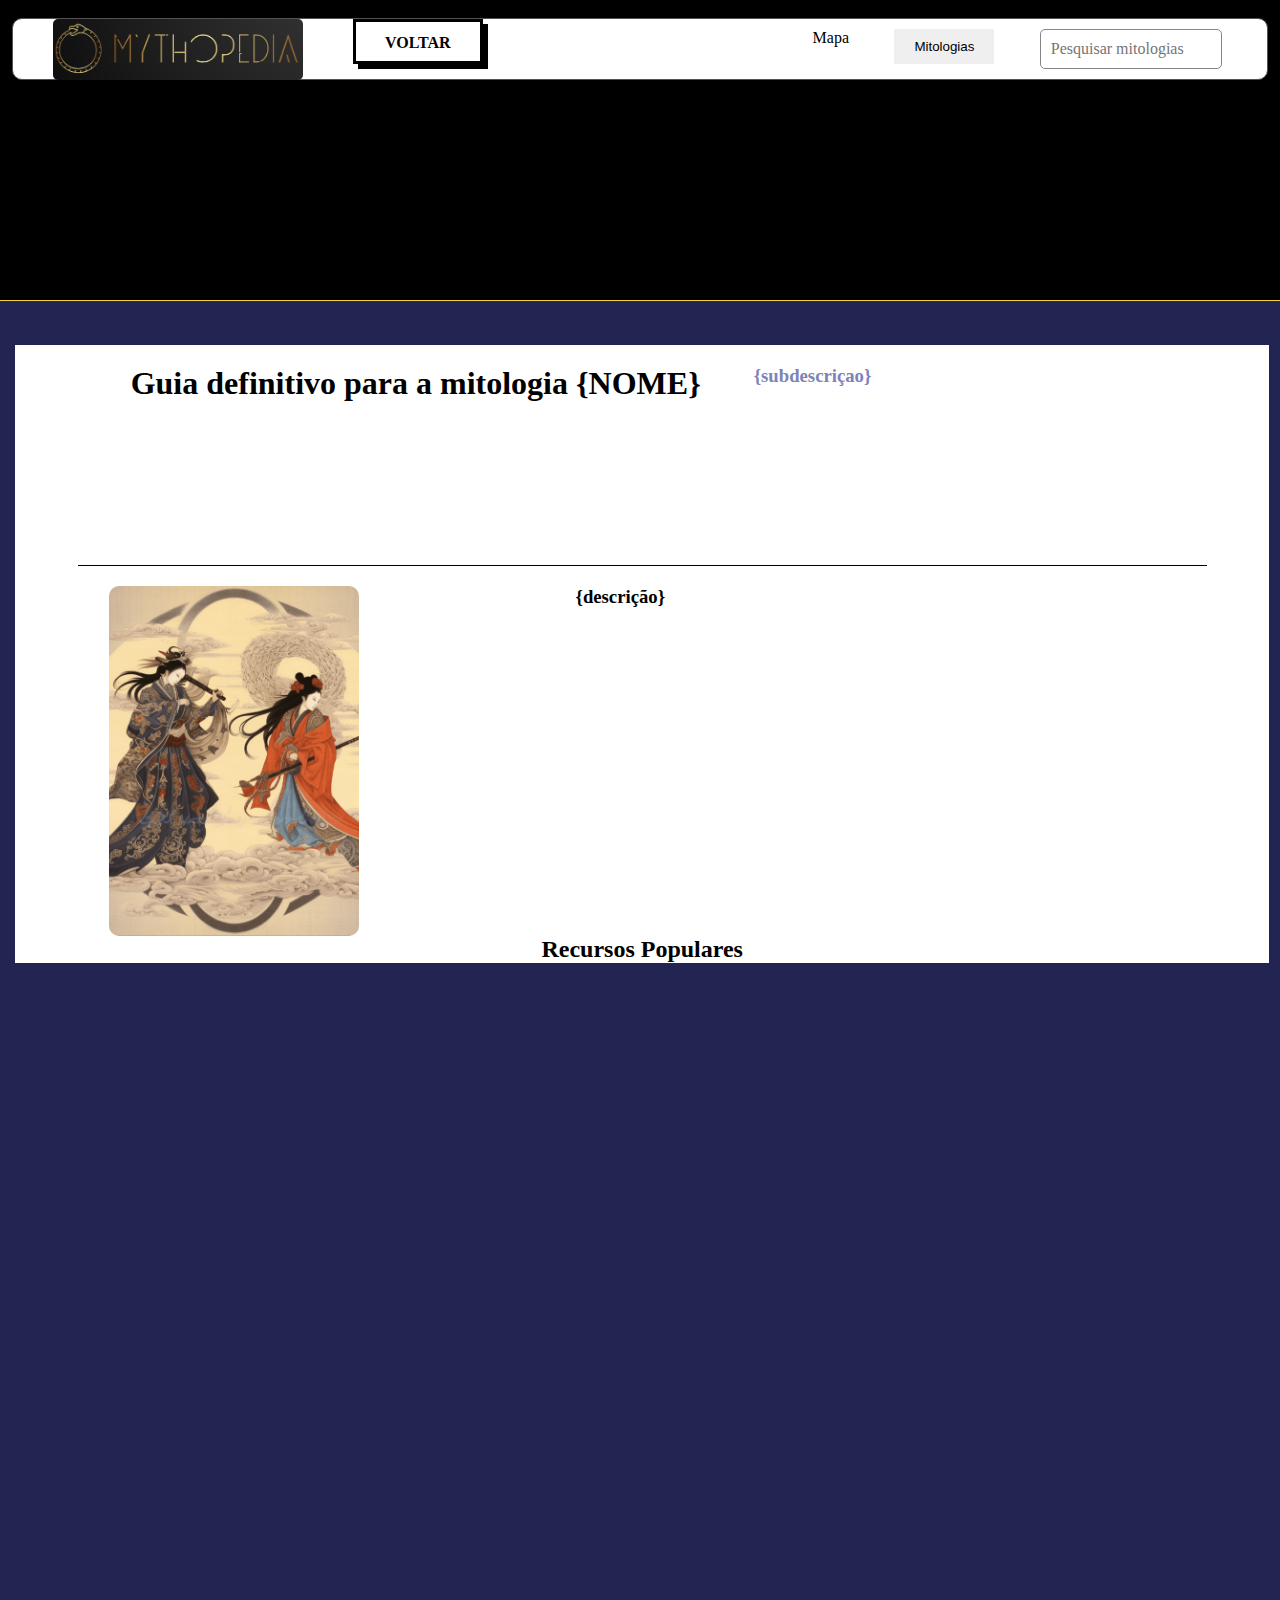
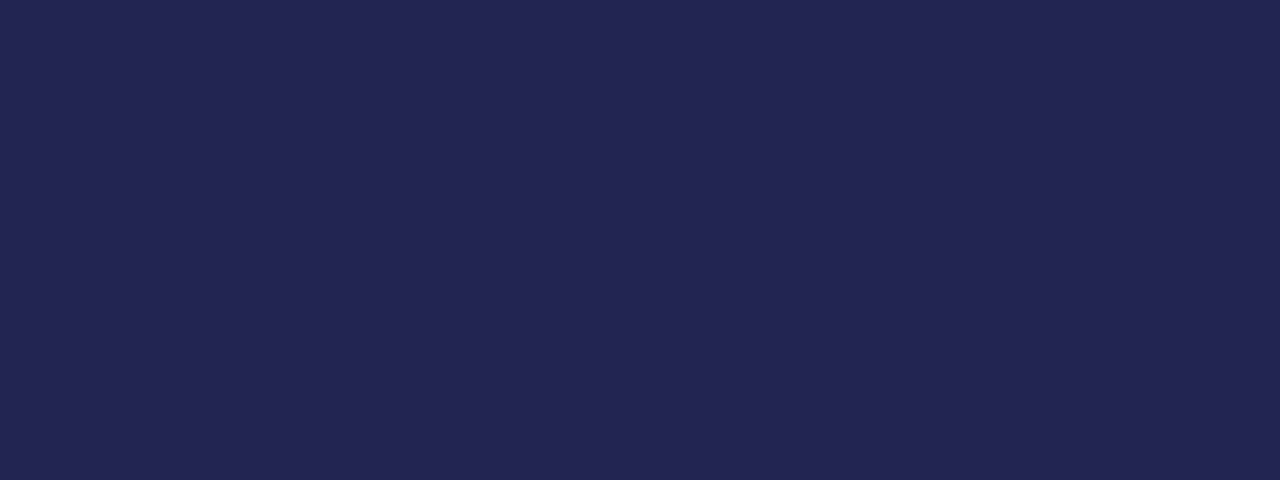
==== pg-mitologias.html @ f9808086 "Arrumando a rota de historias" ====
<!DOCTYPE html>
<html lang="pt-br">

<head>
    <meta charset="UTF-8">
    <meta name="viewport" content="width=device-width, initial-scale=1.0">
    <link rel="stylesheet" href="css/style.css">
    <title>Mitologias</title>
</head>

<body>
    <br>

    <!--Header-->
    <header class="all-pg-header" style="z-index: 1000;">
        <!--imagen-->
        <div style="width:500px;display: flex;flex-direction: row;justify-content: space-around;">
            <img class="logotype" src="images/logo-site.png" alt="" style="width: 250px; border-radius: 5px;left: 10px;">
        <a class="brutalist-card__button brutalist-card__button--mark" href="index.html">Voltar</a>
        </div>
        
        <!-- inputs/botões -->
        <div class="inputs">
            <a href="" style="text-decoration: none;color: #000;">Mapa</a>
            <div class="dropdown">
                <button class="dropbtn">Mitologias</button>
                <div class="dropdown-content">
                    <div class="box-container">
                        <div class="box">
                            Mitologia 1
                        </div>
                        <div class="box">
                            Mitologia 2
                        </div>
                        <div class="box">
                            Mitologia 3
                        </div>
                        <div class="box">
                            Mitologia 4
                        </div>
                        <div class="box">
                            Mitologia 5
                        </div>
                    </div>
                </div>
            </div>
            <input class="search" required="" type="email" placeholder="Pesquisar mitologias" />
        </div>



    </header>
    <!--Section de background (TEM QUE FICAR NO FUNDO(ATRAZ DE TUDO))-->
    <section class="bg-img" id="bg-img" >
    </section>
    <main>
        <!--Caixa azul de background-->
        <section class="bg-text">
            <!--caixa branca interna-->
            <div class="internal-box" id="internal-box">
                <!--header da caixa branca-->
                <div class="in-header-box" id="inside-header-box">
                    <div class="wellcome">
                        <h1 id="mitoname">
                            Guia definitivo para a mitologia {NOME}
                        </h1>
                    </div>

                    <div class="sub-desc" id="sub-desc">
                        <h3>{subdescriçao}</h3>
                    </div>

                </div>

                <!--meio da caixa branca-->
                <div class="in-main">
                    <!--imagen da mitologia-->
                    <div class="img-in-main"
                        style="background-image: url(images/mito_japa.png);background-position: center;background-size: cover;">

                    </div>

                    <!--texto da mitologia-->
                    <div class="in-text" id="inside-text">
                        <h3>{descrição}</h3>
                    </div>

                    
                </div>
                <!--footer da caixa branca-->
                <div class="in-footer">
                    <h2>Recursos Populares</h2>
                    <div class="popular-resources-box" id="popular-resources-box">
                        <div class="popular-resources-box" id="story-list">
                            <!-- Histórias serão preenchidas aqui -->
                        </div>
                        
                    </div>
                </div>
                
                

            </div>
        </section>
    </main>
</body>
<script src="js/script-mitology.js">
</script>
</html>
---- css/style.css ----
* {
    padding: 0;
    margin: 0;
}
body {
    display: flex;
    flex-direction: column;
    justify-content: center;
    align-items: center;
}
/*!!!!!!!!!!!!!!!!!!!!!!!!!!!!!!!Parte da pagina de mitologia!!!!!!!!!!!!!!!!!!!!!!!!!!!*/
.all-pg-header {
    display: flex;
    flex-direction: row;
    justify-content: space-between;
    align-items: center;
    width: 98%;
    height: 60px;
    border: 1px solid #525252;
    background-color: #fff;
    border-radius: 10px;
    z-index: 999;

}
.input-button-box {
    display: flex;
    flex-direction:row;
}

/*logotype*/
.logotype {
    position: relative;
    left: 100px;
}
/*dropdown*/
.dropdown {
    position: relative;
    display: inline-block;
}

.dropbtn {
    padding: 10px 20px;
    border: none;
    cursor: pointer;
}

.dropdown-content {
    display: none;
    position: absolute;
    background-color: white;
    min-width: 200px;
    box-shadow: 0px 8px 16px 0px rgba(0,0,0,0.2);
    z-index: 1;
}

.dropdown:hover .dropdown-content {
    display: block;
}

.box-container {
    display: flex;
    flex-direction: row;
    padding: 10px;
}

.box {
    background-color: #f1f1f1;
    margin: 5px;
    padding: 10px;
    border: 1px solid #ccc;
    flex: 1 1 calc(33.333% - 10px); /* 3 boxes in a row */
    box-sizing: border-box;
}

/*Input*/
.search {
    padding: 10px;
    border: 1px solid #868686;
    border-radius: 5px;
    font-size: 16px;
    font-family: inherit;
    transition: transform 0.3s;
    width:160px ; /*calc(100% - 26px) Adjust for padding and border */
}
  
.search:focus {
    outline: none;
    transform: scale(1.05);
    background-color: #000;
    color: #ffffff;
}
.inputs {
    display: flex;
    flex-direction: row;
    width: 500px;
    justify-content: space-evenly;
}
/*bg image*/
.bg-img {
    width: 100%;
    height: 300px;
    background-color: #000;
    background-repeat: no-repeat;
    background-size: cover;
    position:absolute;
    top: 0px;
    border: 1px solid #f0d435;
    border-top: none;
    border-left: none;
    border-right: none;
    z-index: 2;
}

  
  
 
 
  
  .brutalist-card__button {
    display: block;
    width: 100%;
    padding: 0.75rem;
    text-align: center;
    font-size: 1rem;
    font-weight: 700;
    text-transform: uppercase;
    border: 3px solid #000;
    background-color: #fff;
    color: #000;
    position: relative;
    transition: all 0.2s ease;
    box-shadow: 5px 5px 0 #000;
    overflow: hidden;
    text-decoration: none;
    margin-bottom: 1rem;
  }
  
  

  
  .brutalist-card__button:hover {
    transform: translate(-2px, -2px);
    box-shadow: 7px 7px 0 #000;
  }
  .brutalist-card__button--mark{
    width: 100px;
    height: 15px;
  }
  .brutalist-card__button--mark:hover {
    background-color: #000000;
    border-color: #1d1d1d;
    color: #fff;
    box-shadow: 7px 7px 0 #000000;
  }
  

  
  .brutalist-card__button:active {
    transform: translate(5px, 5px);
    box-shadow: none;
  }
  
/*MAIN*/
main {
    width: 100%;
    height: 200vh;
    background-color: #222452;
    position: relative;
    top: 200px;
    z-index: 1;
    justify-content: center;
    align-items: center;
}
.internal-box {
    display: flex;
    flex-direction: column;
    position: relative;
    top: 50px;
    margin: 15px;
    background-color: #fff;
    width: 98%;
    height: auto;
    align-items: center;
}
.in-header-box {
    display: flex;
    margin: 20px;
    width: 90%;
    justify-content: space-evenly;
    border: 1px solid #000;
    border-left: none;
    border-right: none;
    border-top: none;
}

.sub-desc {
    width: 400px;
    height: 200px;
    color: #7D83B9;
}
.wellcome {
    height: 100%;
    display: flex;
    justify-content: center;
    align-items: center;
}
.img-in-main {
    width: 250px;
    height: 350px;
    border-radius: 10px;
}
.in-main {
    display: flex;
    flex-direction: row;
    position:relative;
    top: 10%;
    width: 1500px;
    justify-content: space-evenly;

}
.in-text {
    width: 600px;
}
.in-footer {
    display: flex;
    position: relative;
    top: 15%;
}
#mitoname{
    font-family: var(--font-title);
}



































/*//////////////////////////////////////////////////PARTE DO MAPA////////////////////////////////////////////////////*/
.map-bg {
    width: 100%;
    height: 100%;
    background-image: url(../images/wholeword.png);
    background-size: cover;
    background-repeat: no-repeat;
    z-index: 1000;
    position: fixed;
}
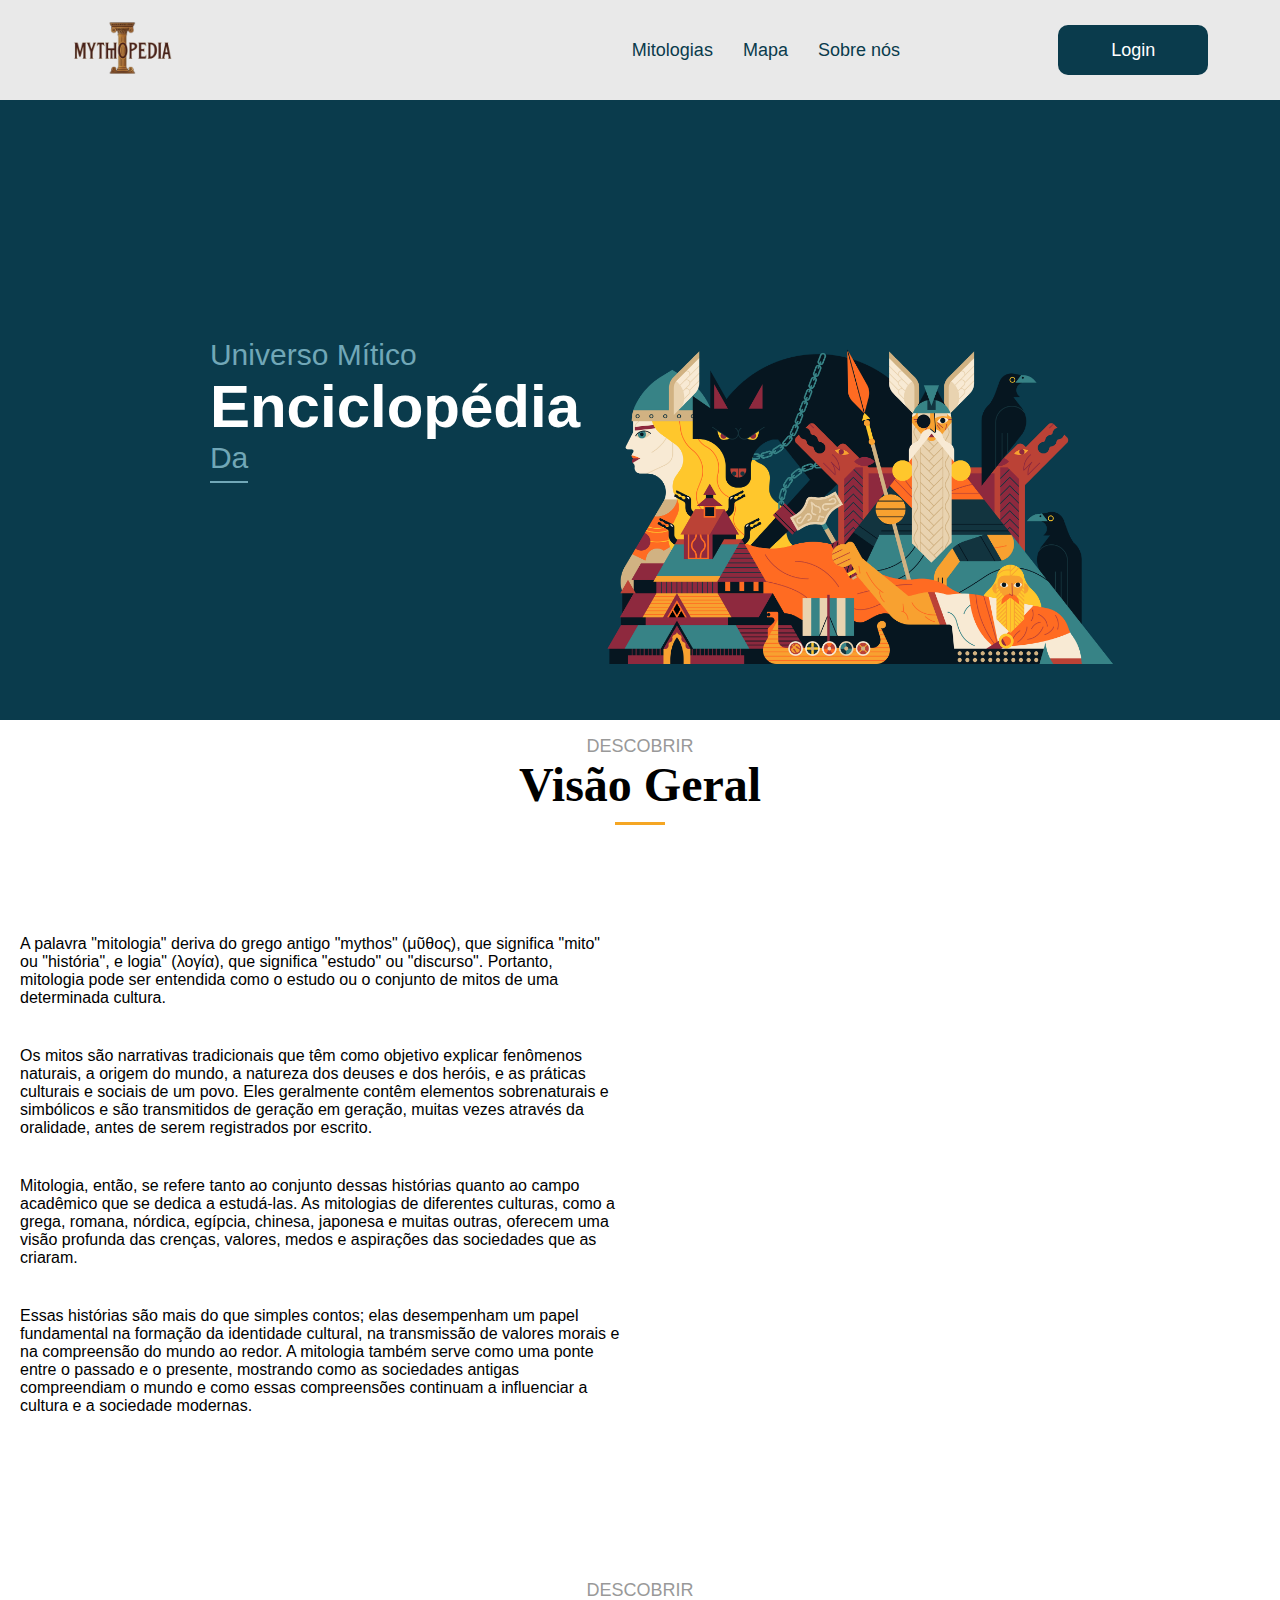
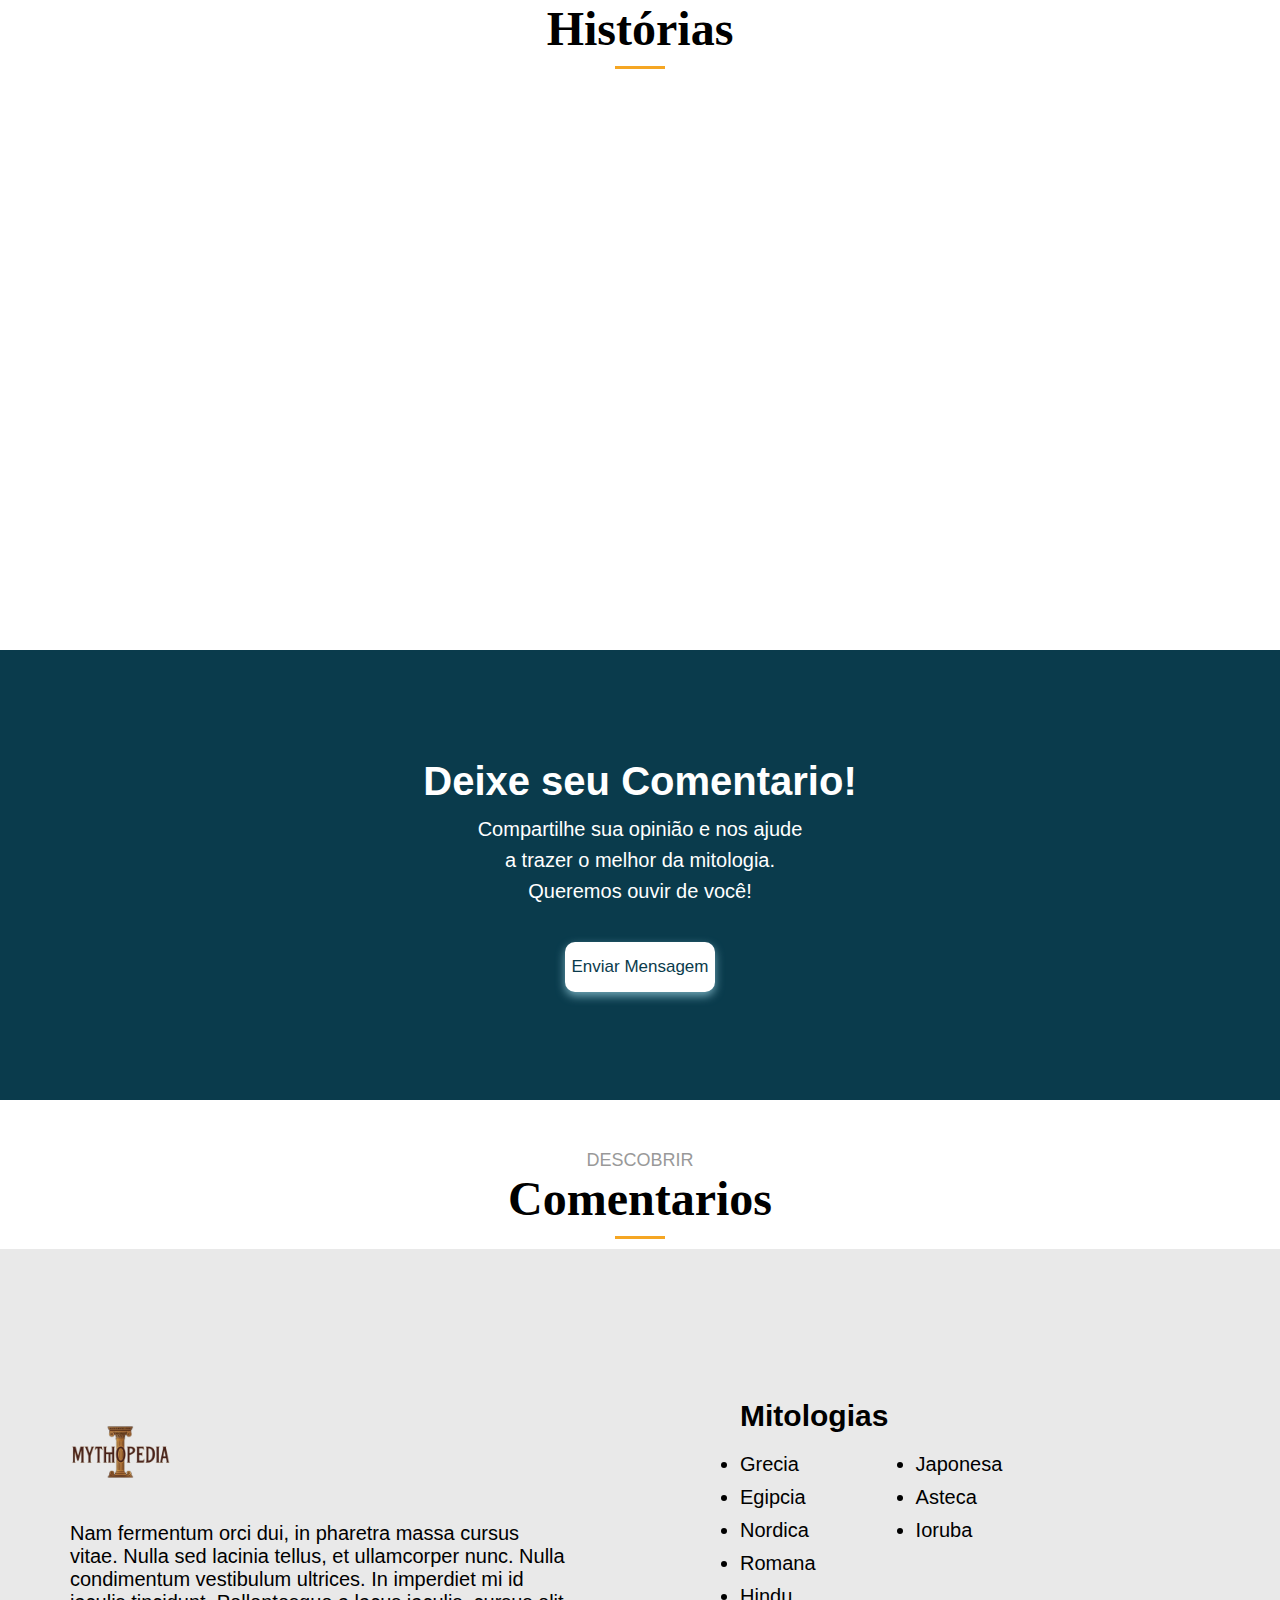
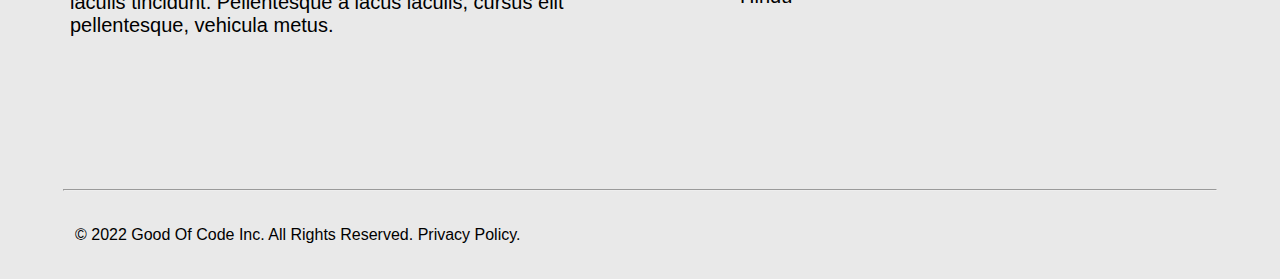
==== commit ed6314ad: "melhora do design" ====
--- a/pg-mitologias.html
+++ b/pg-mitologias.html
@@ -4,106 +4,186 @@
 <head>
     <meta charset="UTF-8">
     <meta name="viewport" content="width=device-width, initial-scale=1.0">
-    <link rel="stylesheet" href="css/style.css">
-    <title>Mitologias</title>
+    <title>Sobre Deues</title>
+    <link rel="stylesheet" href="css/ajeitado.css">
 </head>
 
 <body>
-    <br>
+    <header class="navbar">
+        <div class="logo">
+            <img src="./images/logo1010100.png" alt="">
+        </div>
+        <nav>
+            <ul>
+                <li> <a href="./index.html">Mitologias </a></li>
+                <li> <a href="./world.html">Mapa </a></li>
+                <li> <a href="">Sobre nós </a></li>
+            </ul>
+        </nav>
+        <div>
+            <a href="./login.html"><button>Login</button></a>
+        </div>
+    </header>
+    <section class="banner-deus">
+        <div class="text">
+            <div class="cx">
+                <p>Universo Mítico</p>
+                <h1>Enciclopédia</h1>
+                <div class="sobre">
+                    <p class="efeito">Da</p>
+                    <h2 id="nome-mito"></h2>
+                </div>
+            </div>
+        </div>
+        <div class="mitologia_foto" id="img-in-main">
+            <img src="./images/imagem (1).png" alt="Foto Deus">
+        </div>
+    </section>
+    <section class="deus_sobre">
+        <div class="header">
+            <p>
+                DESCOBRIR
+            </p>
+            <h1>
+                Visão Geral
+            </h1>
+            <div class="underline">
+            </div>
 
-    <!--Header-->
-    <header class="all-pg-header" style="z-index: 1000;">
-        <!--imagen-->
-        <div style="width:500px;display: flex;flex-direction: row;justify-content: space-around;">
-            <img class="logotype" src="images/logo-site.png" alt="" style="width: 250px; border-radius: 5px;left: 10px;">
-        <a class="brutalist-card__button brutalist-card__button--mark" href="index.html">Voltar</a>
+        </div>
+
+        <section class="mito">
+            <div class="text_mito" id="inside-text">
+
+
+                <p>A palavra "mitologia" deriva do grego antigo "mythos" (μῦθος), que significa "mito" ou "história", e
+                    logia" (λογία), que significa "estudo" ou "discurso". Portanto, mitologia pode ser entendida como o
+                    estudo ou o conjunto de mitos de uma determinada cultura.</p>
+
+                <p>Os mitos são narrativas tradicionais que têm como objetivo explicar fenômenos naturais, a origem
+                    do mundo, a natureza dos deuses e dos heróis, e as práticas culturais e sociais de um povo. Eles
+                    geralmente contêm elementos sobrenaturais e simbólicos e são transmitidos de geração em
+                    geração, muitas vezes através da oralidade, antes de serem registrados por escrito.
+
+                </p>
+                <p>Mitologia, então, se refere tanto ao conjunto dessas histórias quanto ao campo acadêmico que se
+                    dedica a estudá-las. As mitologias de diferentes culturas, como a grega, romana, nórdica, egípcia,
+                    chinesa, japonesa e muitas outras, oferecem uma visão profunda das crenças, valores, medos e
+                    aspirações das sociedades que as criaram.</p>
+                <p>
+                    Essas histórias são mais do que simples contos; elas desempenham um papel fundamental na
+                    formação da identidade cultural, na transmissão de valores morais e na compreensão do mundo ao
+                    redor. A mitologia também serve como uma ponte entre o passado e o presente, mostrando como as
+                    sociedades antigas compreendiam o mundo e como essas compreensões continuam a influenciar a
+                    cultura e a sociedade modernas.
+                </p>
+            </div>
+
+            <div class="fotos_mito" id="bg-img">
+                
+            </div>
+        </section>
+    </section>
+
+
+    <section class="historia_deus">
+        <div class="header">
+            <p>DESCOBRIR</p>
+            <h1>Histórias</h1>
+            <div class="underline"></div>
+        </div>
+
+        <div class="carousel-container" id="story-list">
+            <button class="carousel-btn prev">‹</button>
+
+            
+
+            <button class="carousel-btn next">›</button>
+        </div>
+    </section>
+    <section class="comentario_deus">
+        <div class="ti">
+            <h4>Deixe seu Comentario!</h4>
+            <p>Compartilhe sua opinião e nos ajude</p>
+            <p>a trazer o melhor da mitologia.</p>
+            <p>Queremos ouvir de você!</p>
+            <button id="enviar-btn">Enviar Mensagem</button>
         </div>
         
-        <!-- inputs/botões -->
-        <div class="inputs">
-            <a href="" style="text-decoration: none;color: #000;">Mapa</a>
-            <div class="dropdown">
-                <button class="dropbtn">Mitologias</button>
-                <div class="dropdown-content">
-                    <div class="box-container">
-                        <div class="box">
-                            Mitologia 1
-                        </div>
-                        <div class="box">
-                            Mitologia 2
-                        </div>
-                        <div class="box">
-                            Mitologia 3
-                        </div>
-                        <div class="box">
-                            Mitologia 4
-                        </div>
-                        <div class="box">
-                            Mitologia 5
-                        </div>
+        <div class="form-container" style="display: none;">
+            <div class="subscribe">
+                <p>Comentario</p>
+                <input placeholder="mensagem" class="subscribe-input" name="email" type="email">
+                <br>
+                <div class="submit-btn">SUBMIT</div>
+            </div>
+        </div>
+    </section>
+    <section class="comentario_geral">
+        <div class="header">
+            <p>
+                DESCOBRIR
+            </p>
+            <h1>
+                Comentarios
+            </h1>
+            <div class="underline">
+            </div>
+        </div>
+
+        <section class="comen" id="comment-list">
+            
+
+            
+
+        </section>
+
+    </section>
+
+    <section class="rodape">
+        <div class="rodape_sobre">
+            <div class="text_rodape">
+                <img src="./images/logo1010100.png" alt="Logo">
+
+
+                <p> Nam fermentum orci dui, in pharetra massa cursus vitae. Nulla sed lacinia tellus, et ullamcorper
+                    nunc. Nulla condimentum vestibulum ultrices. In imperdiet mi id iaculis tincidunt. Pellentesque a
+                    lacus iaculis, cursus elit pellentesque, vehicula metus.</p>
+
+               
+            </div>
+            <div class="mito_rodape">
+
+                <h1>Mitologias</h1>
+
+                <div class="listas">
+                    <div class="lista">
+                        <li>Grecia</li>
+                        <li>Egipcia</li>
+                        <li>Nordica</li>
+                        <li>Romana</li>
+                        <li>Hindu</li>
+                    </div>
+                    <div class="lista">
+                        <li>Japonesa</li>
+                        <li>Asteca</li>
+                        <li>Ioruba</li>
                     </div>
                 </div>
             </div>
-            <input class="search" required="" type="email" placeholder="Pesquisar mitologias" />
         </div>
+        <hr>
+        <footer>
+            <p>© 2022 Good Of Code Inc. All Rights Reserved. Privacy Policy.</p>
+        </footer>
+    </section>
 
 
 
-    </header>
-    <!--Section de background (TEM QUE FICAR NO FUNDO(ATRAZ DE TUDO))-->
-    <section class="bg-img" id="bg-img" >
-    </section>
-    <main>
-        <!--Caixa azul de background-->
-        <section class="bg-text">
-            <!--caixa branca interna-->
-            <div class="internal-box" id="internal-box">
-                <!--header da caixa branca-->
-                <div class="in-header-box" id="inside-header-box">
-                    <div class="wellcome">
-                        <h1 id="mitoname">
-                            Guia definitivo para a mitologia {NOME}
-                        </h1>
-                    </div>
 
-                    <div class="sub-desc" id="sub-desc">
-                        <h3>{subdescriçao}</h3>
-                    </div>
 
-                </div>
+    <script src="js/script-mitology.js"></script>
 
-                <!--meio da caixa branca-->
-                <div class="in-main">
-                    <!--imagen da mitologia-->
-                    <div class="img-in-main"
-                        style="background-image: url(images/mito_japa.png);background-position: center;background-size: cover;">
+</body>
 
-                    </div>
-
-                    <!--texto da mitologia-->
-                    <div class="in-text" id="inside-text">
-                        <h3>{descrição}</h3>
-                    </div>
-
-                    
-                </div>
-                <!--footer da caixa branca-->
-                <div class="in-footer">
-                    <h2>Recursos Populares</h2>
-                    <div class="popular-resources-box" id="popular-resources-box">
-                        <div class="popular-resources-box" id="story-list">
-                            <!-- Histórias serão preenchidas aqui -->
-                        </div>
-                        
-                    </div>
-                </div>
-                
-                
-
-            </div>
-        </section>
-    </main>
-</body>
-<script src="js/script-mitology.js">
-</script>
 </html>--- a/css/ajeitado.css
+++ b/css/ajeitado.css
@@ -0,0 +1,1149 @@
+* {
+  padding: 0;
+  margin: 0;
+  font-family: Arial, Helvetica, sans-serif;
+}
+
+html,
+body {
+  width: 100%;
+  height: 100%;
+}
+
+.navbar {
+  width: 100%;
+  height: 100px;
+  display: flex;
+  justify-content: space-around;
+  align-items: center;
+  position: fixed;
+  z-index: 4000;
+  background-color: #e9e9e9;
+}
+
+.banner {
+  display: flex;
+  overflow: hidden;
+  height: 90vh;
+  background: #111;
+}
+
+.banner:hover img {
+  opacity: 0.5;
+}
+
+.banner img {
+  max-width: 250px;
+  vertical-align: middle;
+  border: 1px solid black;
+  box-sizing: border-box;
+  transition: opacity .2s;
+}
+
+.banner img:hover {
+  opacity: 1;
+}
+
+.banner .column {
+  animation: var(--animation, none) 16s infinite linear;
+}
+
+.banner .column:hover {
+  animation-play-state: paused;
+}
+
+.banner .column:nth-of-type(odd) {
+  align-self: flex-end;
+  --direction: 50%;
+}
+
+@keyframes slide {
+  to {
+      transform: translateY(var(--direction, -50%))
+  }
+}
+
+.navbar nav {
+  width: 600px;
+  display: flex;
+  justify-content: end;
+}
+
+.navbar nav ul {
+  display: flex;
+  list-style: none;
+}
+
+.navbar nav ul li {
+  margin: 15px;
+  font-size: 18px;
+}
+
+.navbar nav ul li a {
+  text-decoration: none;
+  color: #0A3B4C;
+  position: relative;
+  padding-bottom: 5px;
+  transition: color 0.3s ease;
+}
+
+.navbar nav ul li a::after {
+  content: "";
+  position: absolute;
+  left: 0;
+  bottom: 0;
+  width: 0;
+  height: 2px;
+  background-color: #0A3B4C;
+  transition: width 0.3s ease;
+}
+
+.navbar nav ul li:hover a {
+  color: #0A3B4C;
+}
+
+.navbar nav ul li:hover a::after {
+  width: 100%;
+}
+
+.navbar button {
+  width: 150px;
+  height: 50px;
+  border-radius: 10px;
+  font-size: 18px;
+  background-color: #0A3B4C;
+  color: white;
+  border: none;
+}
+
+.navbar button:hover {
+  background-color: #13617a;
+  box-shadow: 0px 2px 8px #0A3B4C;
+}
+
+
+
+.mitologia_foto img {
+  width: 80%;
+  position: relative;
+  top: 49px;
+  right: 100px;
+}
+
+.sobre {
+  display: flex;
+}
+
+.text p {
+  color: #71A7B7;
+  font-size: 30px;
+}
+
+.efeito {
+  height: 40px;
+  border-bottom: 2px solid #71A7B7;
+  margin-right: 20px;
+}
+
+/* sobre a mitologia  */
+.sobre_mitologia {
+  width: 100%;
+  height: 80vh;
+}
+
+.sobre_mitologia .header {
+  width: 100%;
+  display: flex;
+  justify-content: center;
+  align-items: center;
+  flex-direction: column;
+}
+
+.mito {
+  width: 100%;
+  height: 60vh;
+  display: flex;
+}
+
+.fotos_mito {
+  width: 50%;
+  height: 100%;
+  display: flex;
+  justify-content: center;
+  align-items: center;
+  opacity: 0;
+  transform: translateY(50px);
+  transition: opacity 0.6s ease, transform 0.6s ease;
+}
+
+.fotos_mito .foto1 {
+  width: 35%;
+  position: relative;
+  left: 100px;
+  box-shadow: 0px 4px 15px #0A3B4C;
+}
+
+.fotos_mito.visible {
+  opacity: 1;
+  transform: translateY(0);
+}
+
+.fotos_mito .foto2 {
+  width: 25%;
+  position: relative;
+  top: 200px;
+  box-shadow: 0px 5px 20px #0A3B4C;
+
+}
+
+.text_mito {
+  width: 50%;
+  height: 100%;
+  display: flex;
+  justify-content: center;
+  align-items: center;
+  flex-direction: column;
+}
+
+.text_mito p {
+  margin: 20px;
+  width: 600px;
+}
+
+
+
+/*  codigo dos cards de mitologia  */
+
+.mitologia {
+  width: 100%;
+  height: auto;
+  font-family: 'Roboto Slab', serif;
+  display: flex;
+  justify-content: center;
+  align-items: center;
+  flex-direction: column;
+  color: #333333;
+  text-align: center;
+}
+.header {
+  margin-top: 50px;
+}
+.mitologia .header {
+  margin-top: 200px;
+}
+
+.header h1 {
+  font-family: 'Playfair Display', serif;
+  font-size: 48px;
+  margin: 0;
+}
+
+.header p {
+  font-size: 18px;
+  color: #999999;
+  margin: 0;
+}
+
+.header .underline {
+  width: 50px;
+  height: 3px;
+  background-color: #f5a623;
+  margin: 10px auto;
+}
+
+.container {
+  width: 70%;
+  height: auto;
+  display: flex;
+  flex-wrap: wrap;
+  justify-content: center;
+  align-items: center;
+}
+
+.card {
+  width: 200px;
+  margin: 0 40px;
+  margin-top: 50px;
+  margin-bottom: 50px;
+
+}
+
+.card img {
+  width: 100%;
+  border-radius: 100px;
+  border: 5px solid white;
+  transition: border 5s ease;
+  transition: transform 1s ease;
+}
+
+.card:hover img {
+  border: 5px solid #ffd900a1;
+  transform: scale(1.05);
+}
+
+.card .category {
+  font-size: 14px;
+  color: #999999;
+  margin-top: 10px;
+}
+
+.card .title {
+  font-family: 'Playfair Display', serif;
+  font-size: 24px;
+  margin: 10px 0;
+}
+
+.card .guide {
+  font-size: 16px;
+  color: #999999;
+}
+
+.card .icon {
+  margin-top: 10px;
+}
+
+.card .icon img {
+  width: 40px;
+  height: 40px;
+}
+
+/* pagina de comentario */
+.comentario {
+  width: 100%;
+  height: 60vh;
+  background-color: #0A3B4C;
+  display: flex;
+  justify-content: center;
+  align-items: center;
+  flex-direction: column;
+  color: white;
+  font-size: 40px;
+
+}
+
+.comentario p {
+  margin: 05px;
+}
+
+.comentario h3 {
+  margin: 10px;
+}
+
+.comentario button {
+  width: 150px;
+  height: 50px;
+  font-size: 17px;
+  background-color: white;
+  color: #0A3B4C;
+  border: none;
+  border-radius: 10px;
+  margin-top: 35px;
+  box-shadow: 0px 4px 10px #71A7B7;
+  transition: transform 0.5s ease;
+}
+
+.comentario button:hover {
+  transform: scale(1.1);
+}
+
+/* pagina sobre deuses */
+
+.algo {
+  width: 100%;
+  height: auto;
+}
+
+.deus-container {
+  text-align: center;
+  padding: 50px;
+}
+
+.deus-title {
+  font-family: 'Playfair Display', serif;
+  font-size: 36px;
+  color: #1a3d3b;
+  margin-bottom: 10px;
+}
+
+.deus-subtitle {
+  font-size: 14px;
+  color: #666666;
+  margin-bottom: 30px;
+}
+
+.deus-underline {
+  width: 50px;
+  height: 3px;
+  background-color: #d4af37;
+  margin: 0 auto 50px auto;
+}
+
+.deus-card-container {
+  display: flex;
+  justify-content: center;
+  gap: 20px;
+}
+
+.deus-card {
+  background-color: #f9f9f9;
+  border-radius: 10px;
+  box-shadow: 0 4px 8px rgba(0, 0, 0, 0.1);
+  width: 250px;
+  text-align: left;
+  overflow: hidden;
+  margin: 20px;
+}
+
+.deus-card img {
+  width: 100%;
+  height: auto;
+  transition: transform 1s ease;
+}
+
+.deus-card:hover img {
+  transform: scale(1.1);
+}
+
+.deus-card-content {
+  padding: 20px;
+}
+
+.deus-card-collection {
+  font-size: 12px;
+  color: #999999;
+  text-transform: uppercase;
+  margin-bottom: 10px;
+}
+
+.deus-card-title {
+  font-size: 18px;
+  color: #1a3d3b;
+  margin-bottom: 10px;
+}
+
+.deus-card-description {
+  font-size: 14px;
+  color: #666666;
+  margin-bottom: 20px;
+}
+
+.deus-card-button {
+  display: flex;
+  justify-content: space-between;
+  align-items: center;
+  font-size: 14px;
+  color: #1a3d3b;
+  text-decoration: none;
+  border: 1px solid #1a3d3b;
+  border-radius: 5px;
+  padding: 5px 10px;
+  transition: background-color 0.3s, color 0.3s;
+}
+
+.deus-card-button:hover {
+  background-color: #1a3d3b;
+  color: #ffffff;
+}
+
+.deus-card-icon {
+  font-size: 24px;
+  color: #d4af37;
+  margin-bottom: 10px;
+}
+
+
+/* rodape  */
+
+
+
+.text {
+  width: 100%;
+  height: 100vh;
+  display: flex;
+  flex-direction: column;
+  align-items: center;
+}
+
+.text .titulo {
+  width: 100%;
+  height: 100px;
+  display: flex;
+  align-items: center;
+  justify-content: center;
+  font-size: 20px;
+}
+
+hr {
+  width: 90%;
+
+}
+
+
+.center {
+  display: flex;
+  align-items: center;
+  justify-content: center;
+  flex-direction: column;
+}
+
+
+.rodape {
+  width: 100%;
+  height: 70vh;
+  background-color: #e9e9e9;
+  display: flex;
+  justify-content: center;
+  align-items: center;
+  flex-direction: column;
+}
+
+.rodape .rodape_sobre {
+  width: 100%;
+  height: 60vh;
+  display: flex;
+  flex-direction: row;
+
+}
+
+.text_rodape {
+  width: 50%;
+  height: 60vh;
+  display: flex;
+  align-items: center;
+  justify-content: center;
+  flex-direction: column;
+}
+
+.text_rodape img {
+  width: 100px;
+  margin-left: -400px;
+  margin-bottom: 20px;
+}
+
+.text_rodape p {
+  width: 500px;
+  font-size: 20px;
+
+}
+
+.text_rodape button {
+  width: 200px;
+  height: 40px;
+  font-size: 15px;
+  border: none;
+  margin-left: -300px;
+  margin-top: 50px;
+}
+
+.text_rodape button:hover {
+  border: 1px solid black;
+}
+
+.mito_rodape {
+  width: 50%;
+  height: 60vh;
+}
+
+.mito_rodape h1 {
+  font-size: 30px;
+  margin-left: 100px;
+  margin-top: 150px;
+}
+
+.mito_rodape .listas {
+  display: flex;
+}
+
+.mito_rodape .listas .lista {
+  margin-left: 100px;
+  font-size: 20px;
+  margin-top: 10px;
+}
+
+.mito_rodape .listas .lista li {
+  margin-top: 10px;
+}
+
+.rodape footer {
+  width: 100%;
+  height: 10vh;
+  display: flex;
+  align-items: center;
+}
+
+.rodape footer p {
+  margin-left: 75px;
+}
+
+.banner-deus {
+  width: 100%;
+  height: 80vh;
+  background-color: #0A3B4C;
+  display: flex;
+  justify-content: center;
+  align-items: center;
+}
+
+.banner-deus .mitologia_foto {
+  width: 50%;
+  height: 100%;
+  display: flex;
+  justify-content: center;
+  align-items: center;
+  flex-direction: column;
+  position: relative;
+  top: 96px;
+}
+
+.banner-deus .text {
+  width: 50%;
+  height: 100%;
+  display: flex;
+  justify-content: center;
+  flex-direction: column;
+  position: relative;
+  top: 50px;
+}
+
+.banner-deus .text h1,
+h2 {
+  font-size: 60px;
+  color: white;
+}
+
+.banner-deus .text .cx {
+  margin-left: 150px;
+}
+
+.deus_sobre {
+  width: 100%;
+  height: 90vh;
+  display: flex;
+  justify-content: center;
+  flex-direction: column;
+}
+
+.deus_sobre .header {
+  display: flex;
+  flex-direction: column;
+  justify-content: center;
+  align-items: center;
+  position: relative;
+  margin-top: 0;
+  top: -70px;
+}
+
+.deus_sobre .header p {
+  position: relative;
+
+}
+
+.historia_deus {
+  width: 100%;
+  height: 80vh;
+  display: flex;
+  flex-direction: column;
+}
+
+.historia_deus .header {
+  display: flex;
+  justify-content: center;
+  align-items: center;
+  flex-direction: column;
+}
+
+.carousel-container {
+  position: relative;
+  width: 90%;
+
+  overflow: hidden;
+  margin: auto;
+}
+
+.card-carousel {
+  display: flex;
+  transition: transform 0.5s ease-in-out;
+  gap: 20px;
+}
+
+.card_carro .image_historia {
+  width: 100%;
+  height: 200px;
+  background: #0A3B4C;
+
+}
+
+.card_carro .title {
+  font-size: 18px;
+  font-weight: bold;
+  margin-bottom: 10px;
+}
+
+.card_carro .description {
+  font-size: 14px;
+  color: #777;
+  margin-bottom: 20px;
+}
+
+.card_carro .button {
+  display: inline-block;
+  padding: 10px 20px;
+  border-radius: 20px;
+  color: #fff;
+  text-decoration: none;
+  font-size: 14px;
+  background: #0A3B4C;
+}
+
+.card_carro {
+  flex: 0 0 calc(25% - 100px);
+  background: #fff;
+  border-radius: 15px;
+  box-shadow: 0 4px 8px rgba(0, 0, 0, 0.1);
+  overflow: hidden;
+  text-align: center;
+  padding: 10px;
+}
+
+.carousel-btn {
+  position: absolute;
+  top: 50%;
+  transform: translateY(-50%);
+  background-color: rgba(0, 0, 0, 0.5);
+  color: #fff;
+  font-size: 2rem;
+  border: none;
+  cursor: pointer;
+  padding: 10px;
+  border-radius: 50%;
+  z-index: 10;
+}
+
+.prev {
+  left: 10px;
+}
+
+.next {
+  right: 10px;
+}
+
+.comentario_deus {
+  width: 100%;
+  height: 50vh;
+  background-color: #0A3B4C;
+  display: flex;
+  
+  justify-content: space-around;
+  align-items: center;
+}
+
+.comentario_geral {
+  width: 100%;
+  height: auto;
+  max-height: 80vh;
+  display: flex;
+  justify-content: center;
+  align-items: center;
+  flex-direction: column;
+}
+
+.comentario_geral .header {
+  width: 100%;
+  justify-content: center;
+  align-items: center;
+  display: flex;
+  flex-direction: column;
+}
+
+.form-container form {
+  display: flex;
+  flex-direction: column;
+}
+
+.form-container textarea {
+  margin-bottom: 10px;
+}
+
+.form-container {
+  width: 30%;
+  transition: transform 0.5s;
+
+}
+
+.ti{
+  width: 100%;
+  display: flex;
+  justify-content: center;
+  align-items: center;
+  color: white;
+  flex-direction: column;
+  transition: transform 0.5s;
+  width: 50%;
+}
+
+.comentario_deus .ti h4 {
+  position: relative;
+  font-size: 40px;
+  margin-bottom: 10px;
+
+}
+
+.comentario_deus .ti p {
+  font-size: 20px;
+  margin: 04px;
+}
+
+.comentario_deus button {
+  width: 150px;
+  height: 50px;
+  font-size: 17px;
+  background-color: white;
+  color: #0A3B4C;
+  border: none;
+  border-radius: 10px;
+  margin-top: 35px;
+  box-shadow: 0px 4px 10px #71A7B7;
+  transition: transform 0.5s ease;
+}
+
+.comentario_deus button:hover {
+  transform: scale(1.1);
+}
+
+.subscribe {
+  position: relative;
+  height: 170px;
+  width: 350px;
+  padding: 20px;
+  background-color: #FFF;
+  border-radius: 4px;
+  color: #333;
+  box-shadow: 0px 0px 60px 5px rgba(0, 0, 0, 0.4);
+}
+
+.subscribe:after {
+  position: absolute;
+  content: "";
+  right: -10px;
+  bottom: 18px;
+  width: 0;
+  height: 0;
+  border-left: 0px solid transparent;
+  border-right: 10px solid transparent;
+  border-bottom: 10px solid #1a044e;
+}
+
+.subscribe p {
+  text-align: center;
+  font-size: 20px;
+  font-weight: bold;
+  letter-spacing: 4px;
+  line-height: 28px;
+}
+
+.subscribe input {
+  position: absolute;
+  border: none;
+  top: 90px;
+  border-bottom: 1px solid #d4d4d4;
+  padding: 15px;
+  width: 82%;
+  font-size: 15px;
+  background: transparent;
+  transition: all .25s ease;
+}
+
+.subscribe input:focus {
+  outline: none;
+  border-bottom: 1px solid #0d095e;
+  font-family: 'Gill Sans', 'Gill Sans MT', Calibri, 'Trebuchet MS', 'sans-serif';
+}
+
+.subscribe .submit-btn {
+  position: absolute;
+  border-radius: 30px;
+  border-bottom-right-radius: 0;
+  border-top-right-radius: 0;
+  background-color: #0f0092;
+  color: #FFF;
+  padding: 15px 30px;
+  display: inline-block;
+  font-size: 12px;
+  font-weight: bold;
+  letter-spacing: 5px;
+  right: -10px;
+  bottom: -20px;
+  cursor: pointer;
+  transition: all .25s ease;
+  box-shadow: -5px 6px 20px 0px rgba(26, 26, 26, 0.4);
+}
+
+.subscribe .submit-btn:hover {
+  background-color: #07013d;
+  box-shadow: -5px 6px 20px 0px rgba(88, 88, 88, 0.569);
+}
+
+.comen {
+  width: 90%;
+  height: auto;
+  display: flex;
+  flex-wrap: wrap;
+  justify-content: center;
+}
+
+.comment-card {
+  background-color: white;
+  border-radius: 8px;
+  box-shadow: 0 4px 8px rgba(0, 0, 0, 0.1);
+  width: calc(25% - 20px);
+  height: 170px;
+  padding: 16px;
+  box-sizing: border-box;
+  margin: 10px;
+}
+
+.comment-header {
+  display: flex;
+  align-items: center;
+  margin-bottom: 8px;
+}
+
+.comment-header img {
+  border-radius: 50%;
+  width: 40px;
+  height: 40px;
+  margin-right: 12px;
+}
+
+.comment-header .username {
+  font-weight: bold;
+  margin-right: 8px;
+}
+
+.comment-header .time {
+  color: gray;
+  font-size: 14px;
+}
+
+.comment-header .options {
+  margin-left: auto;
+  color: gray;
+}
+
+.comment-body {
+  margin-bottom: 16px;
+}
+
+.comment-footer {
+  display: flex;
+  align-items: center;
+  border-top: 1px solid #e0e0e0;
+  padding-top: 8px;
+}
+
+.comment-footer .reply {
+  margin-right: auto;
+  color: gray;
+  font-size: 14px;
+}
+
+.comment-footer .icons {
+  color: gray;
+}
+
+.comment-footer .icons i {
+  margin-left: 16px;
+}
+
+.logo img {
+  width: 100px;
+}
+
+.login {
+  display: flex;
+  justify-content: center;
+  align-items: center;
+  height: 100vh;
+  margin: 0;
+  background-color: #f0f0f0;
+  font-family: Arial, sans-serif;
+}
+
+.container-login {
+  display: flex;
+  width: 800px;
+  height: 400px;
+  box-shadow: 0 4px 8px rgba(0, 0, 0, 0.1);
+  border-radius: 10px;
+  overflow: hidden;
+}
+
+.left-panel {
+  background-color: #222452;
+  color: white;
+  width: 50%;
+  padding: 40px;
+  box-sizing: border-box;
+  display: flex;
+  flex-direction: column;
+  justify-content: center;
+  align-items: center;
+}
+
+.left-panel h1 {
+  font-size: 24px;
+  margin-bottom: 20px;
+}
+
+.left-panel p {
+  font-size: 16px;
+  margin-bottom: 40px;
+}
+
+.left-panel button {
+  background-color: #222452;
+  color: white;
+  border: 2px solid white;
+  border-radius: 25px;
+  padding: 10px 20px;
+  font-size: 16px;
+  cursor: pointer;
+}
+
+.left-panel button:hover {
+  background-color: #7D83B9;
+}
+
+.right-panel {
+  background-color: white;
+  width: 50%;
+  padding: 40px;
+  box-sizing: border-box;
+  display: flex;
+  flex-direction: column;
+  justify-content: center;
+  align-items: center;
+}
+
+.right-panel h2 {
+  color: black;
+  font-size: 24px;
+  margin-bottom: 10px;
+}
+
+.right-panel p {
+  color: black;
+  font-size: 14px;
+  margin-bottom: 20px;
+}
+
+.input-group {
+  width: 100%;
+  margin-bottom: 20px;
+  position: relative;
+}
+
+.input-group input {
+  width: 100%;
+  padding: 10px 40px;
+  border: 1px solid black;
+  border-radius: 25px;
+  font-size: 14px;
+  box-sizing: border-box;
+}
+
+.input-group i {
+  position: absolute;
+  left: 15px;
+  top: 50%;
+  transform: translateY(-50%);
+  color: black;
+}
+
+.right-panel button {
+  background-color: #222452;
+  color: white;
+  border: none;
+  border-radius: 25px;
+  padding: 10px 20px;
+  font-size: 16px;
+  cursor: pointer;
+}
+
+.right-panel .cadas:hover {
+  background-color: #222452;
+}
+
+.link1 {
+
+  border: none;
+  color: white;
+  text-decoration: none;
+
+}
+.card-email {
+  width: 300px;
+  height: 300px;
+  padding: 0 15px;
+  text-align: center;
+  display: flex;
+  align-items: center;
+  justify-content: center;
+  flex-direction: column;
+  gap: 12px;
+  background: #fff;
+  border-radius: 20px;
+  transition: transform 0.5s;
+  margin-right: 100px;
+}
+
+.card-email>* {
+  margin: 0;
+}
+
+.card__title {
+  font-size: 23px;
+  font-weight: 900;
+  color: #333;
+}
+
+.card__content {
+  font-size: 13px;
+  line-height: 18px;
+  color: #333;
+  
+}
+
+.card__form {
+  display: flex;
+  flex-direction: column;
+  gap: 10px;
+  position: relative;
+  top: 10px;
+}
+
+.card__form input {
+  margin-top: 10px;
+  outline: 0;
+  background: rgb(255, 255, 255);
+  box-shadow: transparent 0px 0px 0px 1px inset;
+  padding: 0.6em;
+  border-radius: 14px;
+  border: 1px solid #333;
+  color: black;
+}
+
+.card__form button {
+  border: 0;
+  background: #111;
+  color: #fff;
+  padding: 0.68em;
+  border-radius: 14px;
+  font-weight: bold;
+  position: relative;
+  left: 75px;
+}
+
+.sign-up:hover {
+  opacity: 0.8;
+}